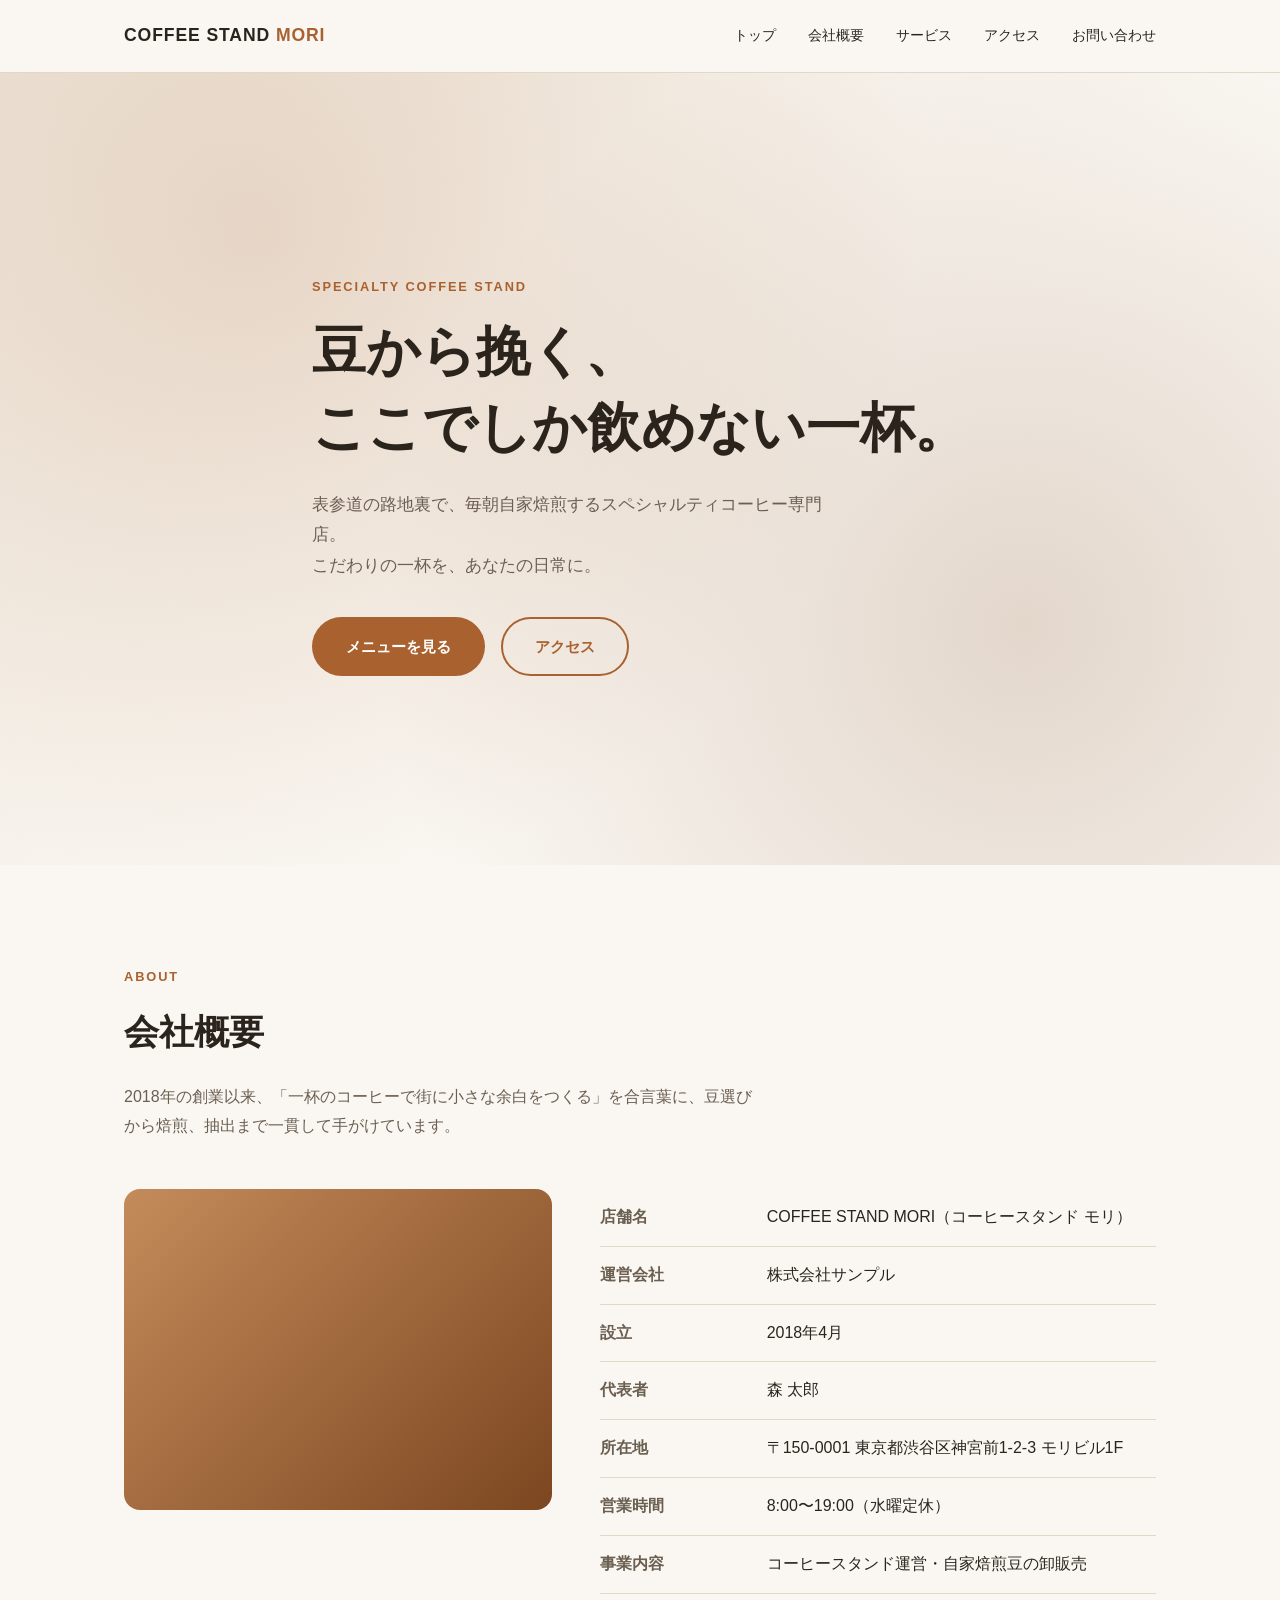
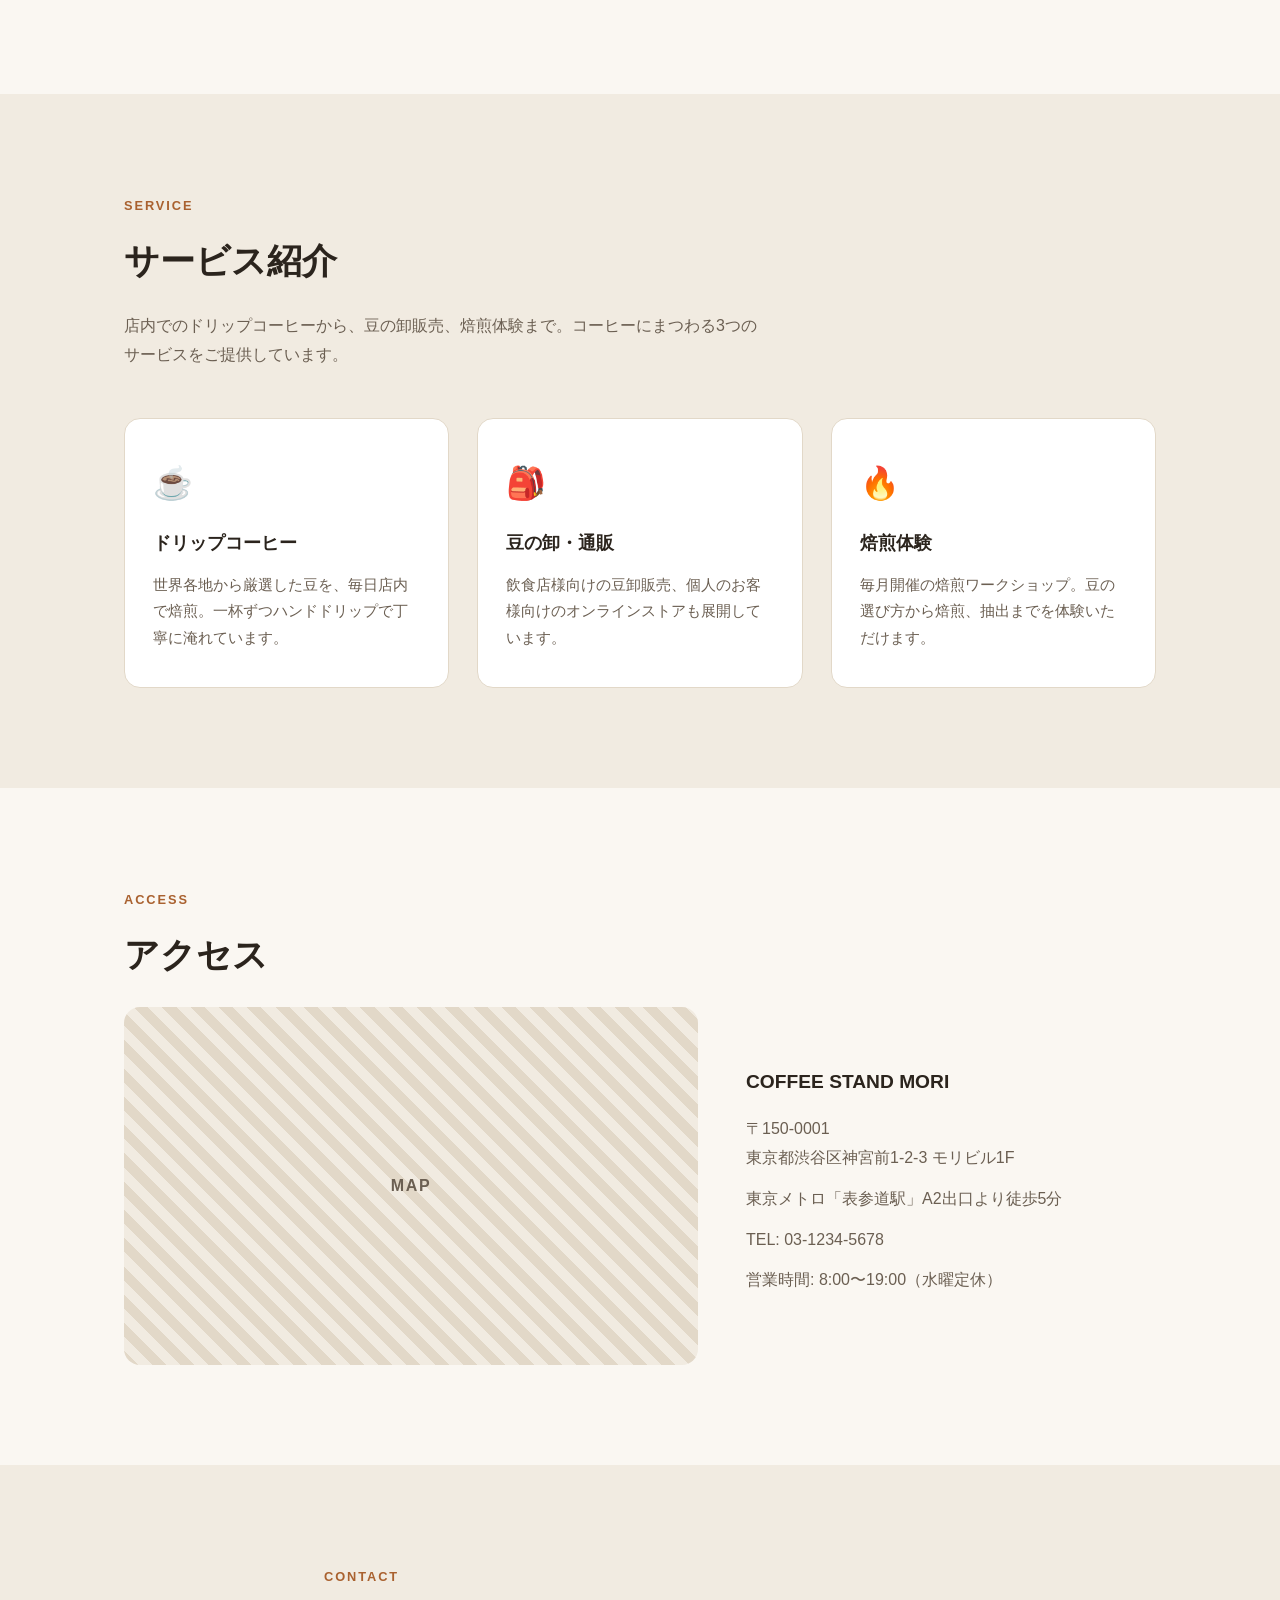
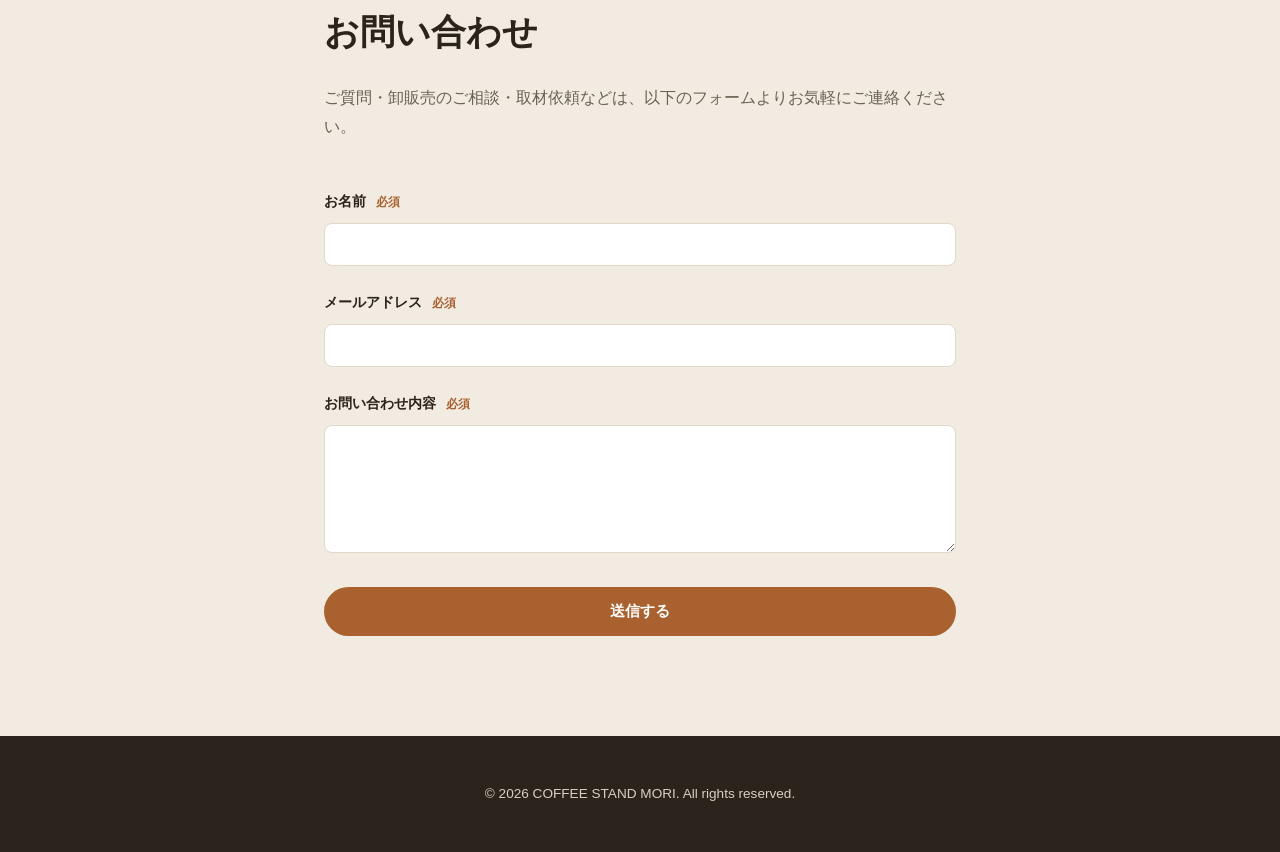
==== index.html @ cb6d95e2 "Add responsive one-page business homepage Static HTML/CSS/JS site with hero, company overview, servi" ====
<!DOCTYPE html>
<html lang="ja">
<head>
<meta charset="UTF-8">
<meta name="viewport" content="width=device-width, initial-scale=1.0">
<title>COFFEE STAND MORI | 表参道の自家焙煎コーヒースタンド</title>
<meta name="description" content="COFFEE STAND MORIは表参道にある自家焙煎コーヒースタンドです。厳選した豆を使った一杯を、店内やテイクアウトでお楽しみいただけます。">
<link rel="preconnect" href="https://fonts.googleapis.com">
<link rel="stylesheet" href="css/style.css">
</head>
<body>

<header class="header" id="header">
  <div class="container header__inner">
    <a href="#top" class="logo">COFFEE STAND <span>MORI</span></a>
    <button class="nav-toggle" id="navToggle" aria-label="メニューを開く" aria-expanded="false">
      <span></span><span></span><span></span>
    </button>
    <nav class="nav" id="nav">
      <a href="#top">トップ</a>
      <a href="#about">会社概要</a>
      <a href="#service">サービス</a>
      <a href="#access">アクセス</a>
      <a href="#contact">お問い合わせ</a>
    </nav>
  </div>
</header>

<main>

  <section id="top" class="hero">
    <div class="hero__bg" aria-hidden="true"></div>
    <div class="container hero__inner">
      <p class="hero__eyebrow">SPECIALTY COFFEE STAND</p>
      <h1 class="hero__title">豆から挽く、<br>ここでしか飲めない一杯。</h1>
      <p class="hero__text">表参道の路地裏で、毎朝自家焙煎するスペシャルティコーヒー専門店。<br>こだわりの一杯を、あなたの日常に。</p>
      <div class="hero__actions">
        <a href="#service" class="btn btn--primary">メニューを見る</a>
        <a href="#access" class="btn btn--outline">アクセス</a>
      </div>
    </div>
  </section>

  <section id="about" class="section">
    <div class="container">
      <p class="section__eyebrow">ABOUT</p>
      <h2 class="section__title">会社概要</h2>
      <p class="section__lead">2018年の創業以来、「一杯のコーヒーで街に小さな余白をつくる」を合言葉に、豆選びから焙煎、抽出まで一貫して手がけています。</p>

      <div class="about__grid">
        <div class="about__image" aria-hidden="true"></div>
        <table class="about__table">
          <tbody>
            <tr><th>店舗名</th><td>COFFEE STAND MORI（コーヒースタンド モリ）</td></tr>
            <tr><th>運営会社</th><td>株式会社サンプル</td></tr>
            <tr><th>設立</th><td>2018年4月</td></tr>
            <tr><th>代表者</th><td>森 太郎</td></tr>
            <tr><th>所在地</th><td>〒150-0001 東京都渋谷区神宮前1-2-3 モリビル1F</td></tr>
            <tr><th>営業時間</th><td>8:00〜19:00（水曜定休）</td></tr>
            <tr><th>事業内容</th><td>コーヒースタンド運営・自家焙煎豆の卸販売</td></tr>
          </tbody>
        </table>
      </div>
    </div>
  </section>

  <section id="service" class="section section--alt">
    <div class="container">
      <p class="section__eyebrow">SERVICE</p>
      <h2 class="section__title">サービス紹介</h2>
      <p class="section__lead">店内でのドリップコーヒーから、豆の卸販売、焙煎体験まで。コーヒーにまつわる3つのサービスをご提供しています。</p>

      <div class="cards">
        <article class="card">
          <div class="card__icon" aria-hidden="true">☕</div>
          <h3 class="card__title">ドリップコーヒー</h3>
          <p class="card__text">世界各地から厳選した豆を、毎日店内で焙煎。一杯ずつハンドドリップで丁寧に淹れています。</p>
        </article>
        <article class="card">
          <div class="card__icon" aria-hidden="true">🎒</div>
          <h3 class="card__title">豆の卸・通販</h3>
          <p class="card__text">飲食店様向けの豆卸販売、個人のお客様向けのオンラインストアも展開しています。</p>
        </article>
        <article class="card">
          <div class="card__icon" aria-hidden="true">🔥</div>
          <h3 class="card__title">焙煎体験</h3>
          <p class="card__text">毎月開催の焙煎ワークショップ。豆の選び方から焙煎、抽出までを体験いただけます。</p>
        </article>
      </div>
    </div>
  </section>

  <section id="access" class="section">
    <div class="container">
      <p class="section__eyebrow">ACCESS</p>
      <h2 class="section__title">アクセス</h2>

      <div class="access__grid">
        <div class="access__map" aria-hidden="true">
          <span>MAP</span>
        </div>
        <div class="access__info">
          <h3>COFFEE STAND MORI</h3>
          <p>〒150-0001<br>東京都渋谷区神宮前1-2-3 モリビル1F</p>
          <p>東京メトロ「表参道駅」A2出口より徒歩5分</p>
          <p>TEL: 03-1234-5678</p>
          <p>営業時間: 8:00〜19:00（水曜定休）</p>
        </div>
      </div>
    </div>
  </section>

  <section id="contact" class="section section--alt">
    <div class="container container--narrow">
      <p class="section__eyebrow">CONTACT</p>
      <h2 class="section__title">お問い合わせ</h2>
      <p class="section__lead">ご質問・卸販売のご相談・取材依頼などは、以下のフォームよりお気軽にご連絡ください。</p>

      <form class="form" action="#" method="post">
        <div class="form__row">
          <label for="name">お名前 <span>必須</span></label>
          <input type="text" id="name" name="name" required>
        </div>
        <div class="form__row">
          <label for="email">メールアドレス <span>必須</span></label>
          <input type="email" id="email" name="email" required>
        </div>
        <div class="form__row">
          <label for="message">お問い合わせ内容 <span>必須</span></label>
          <textarea id="message" name="message" rows="6" required></textarea>
        </div>
        <button type="submit" class="btn btn--primary btn--block">送信する</button>
      </form>
    </div>
  </section>

</main>

<footer class="footer">
  <div class="container footer__inner">
    <p>&copy; 2026 COFFEE STAND MORI. All rights reserved.</p>
  </div>
</footer>

<script src="js/main.js"></script>
</body>
</html>
---- css/style.css ----
:root {
  --color-bg: #faf7f2;
  --color-bg-alt: #f1ebe1;
  --color-text: #2b241d;
  --color-text-light: #6b5f52;
  --color-accent: #a9612f;
  --color-accent-dark: #7c4620;
  --color-border: #e2d8c8;
  --font-base: "Hiragino Kaku Gothic ProN", "Yu Gothic", "Noto Sans JP", sans-serif;
  --max-width: 1080px;
}

* {
  box-sizing: border-box;
}

html {
  scroll-behavior: smooth;
}

body {
  margin: 0;
  font-family: var(--font-base);
  color: var(--color-text);
  background: var(--color-bg);
  line-height: 1.8;
}

img {
  max-width: 100%;
  display: block;
}

a {
  color: inherit;
  text-decoration: none;
}

.container {
  max-width: var(--max-width);
  margin: 0 auto;
  padding: 0 24px;
}

.container--narrow {
  max-width: 680px;
}

/* Header */
.header {
  position: sticky;
  top: 0;
  z-index: 100;
  background: rgba(250, 247, 242, 0.92);
  backdrop-filter: blur(6px);
  border-bottom: 1px solid var(--color-border);
}

.header__inner {
  display: flex;
  align-items: center;
  justify-content: space-between;
  height: 72px;
}

.logo {
  font-size: 1.1rem;
  font-weight: 700;
  letter-spacing: 0.05em;
}

.logo span {
  color: var(--color-accent);
}

.nav {
  display: flex;
  gap: 32px;
}

.nav a {
  font-size: 0.9rem;
  font-weight: 500;
  position: relative;
}

.nav a::after {
  content: "";
  position: absolute;
  left: 0;
  bottom: -6px;
  width: 0;
  height: 2px;
  background: var(--color-accent);
  transition: width 0.25s ease;
}

.nav a:hover::after {
  width: 100%;
}

.nav-toggle {
  display: none;
  flex-direction: column;
  justify-content: center;
  gap: 5px;
  width: 40px;
  height: 40px;
  background: none;
  border: none;
  cursor: pointer;
}

.nav-toggle span {
  display: block;
  width: 100%;
  height: 2px;
  background: var(--color-text);
  transition: transform 0.25s ease, opacity 0.25s ease;
}

/* Hero */
.hero {
  position: relative;
  min-height: 88vh;
  display: flex;
  align-items: center;
  overflow: hidden;
}

.hero__bg {
  position: absolute;
  inset: 0;
  background:
    radial-gradient(circle at 20% 20%, rgba(169, 97, 47, 0.18), transparent 55%),
    radial-gradient(circle at 80% 70%, rgba(124, 70, 32, 0.18), transparent 55%),
    linear-gradient(135deg, #f1ebe1 0%, #faf7f2 60%);
  z-index: -1;
}

.hero__inner {
  padding-top: 40px;
  padding-bottom: 40px;
}

.hero__eyebrow {
  color: var(--color-accent);
  font-weight: 700;
  letter-spacing: 0.15em;
  font-size: 0.8rem;
  margin-bottom: 16px;
}

.hero__title {
  font-size: clamp(2rem, 5vw, 3.4rem);
  line-height: 1.4;
  margin: 0 0 24px;
  font-weight: 800;
}

.hero__text {
  color: var(--color-text-light);
  font-size: 1.05rem;
  max-width: 520px;
  margin-bottom: 36px;
}

.hero__actions {
  display: flex;
  gap: 16px;
  flex-wrap: wrap;
}

/* Buttons */
.btn {
  display: inline-block;
  padding: 14px 32px;
  border-radius: 999px;
  font-weight: 700;
  font-size: 0.95rem;
  border: 2px solid transparent;
  transition: transform 0.2s ease, background 0.2s ease, color 0.2s ease;
}

.btn--primary {
  background: var(--color-accent);
  color: #fff;
}

.btn--primary:hover {
  background: var(--color-accent-dark);
  transform: translateY(-2px);
}

.btn--outline {
  border-color: var(--color-accent);
  color: var(--color-accent);
}

.btn--outline:hover {
  background: var(--color-accent);
  color: #fff;
  transform: translateY(-2px);
}

.btn--block {
  display: block;
  width: 100%;
  text-align: center;
  border: none;
  cursor: pointer;
  font-family: inherit;
}

/* Sections */
.section {
  padding: 100px 0;
}

.section--alt {
  background: var(--color-bg-alt);
}

.section__eyebrow {
  color: var(--color-accent);
  font-weight: 700;
  letter-spacing: 0.15em;
  font-size: 0.8rem;
  margin: 0 0 12px;
}

.section__title {
  font-size: clamp(1.6rem, 3vw, 2.2rem);
  margin: 0 0 20px;
  font-weight: 800;
}

.section__lead {
  color: var(--color-text-light);
  max-width: 640px;
  margin-bottom: 48px;
}

/* About */
.about__grid {
  display: grid;
  grid-template-columns: 1fr 1.3fr;
  gap: 48px;
  align-items: start;
}

.about__image {
  aspect-ratio: 4 / 3;
  border-radius: 16px;
  background: linear-gradient(135deg, #c48b5a, #7c4620);
}

.about__table {
  width: 100%;
  border-collapse: collapse;
}

.about__table th,
.about__table td {
  text-align: left;
  padding: 14px 0;
  border-bottom: 1px solid var(--color-border);
  vertical-align: top;
}

.about__table th {
  width: 30%;
  color: var(--color-text-light);
  font-weight: 600;
  white-space: nowrap;
}

/* Cards */
.cards {
  display: grid;
  grid-template-columns: repeat(3, 1fr);
  gap: 28px;
}

.card {
  background: #fff;
  border: 1px solid var(--color-border);
  border-radius: 16px;
  padding: 36px 28px;
  transition: transform 0.2s ease, box-shadow 0.2s ease;
}

.card:hover {
  transform: translateY(-4px);
  box-shadow: 0 16px 32px rgba(43, 36, 29, 0.08);
}

.card__icon {
  font-size: 2rem;
  margin-bottom: 16px;
}

.card__title {
  font-size: 1.1rem;
  margin: 0 0 12px;
  font-weight: 700;
}

.card__text {
  color: var(--color-text-light);
  font-size: 0.92rem;
  margin: 0;
}

/* Access */
.access__grid {
  display: grid;
  grid-template-columns: 1.4fr 1fr;
  gap: 48px;
  align-items: center;
}

.access__map {
  aspect-ratio: 16 / 10;
  border-radius: 16px;
  background: repeating-linear-gradient(45deg, #e2d8c8, #e2d8c8 10px, #f1ebe1 10px, #f1ebe1 20px);
  display: flex;
  align-items: center;
  justify-content: center;
  color: var(--color-text-light);
  font-weight: 700;
  letter-spacing: 0.1em;
}

.access__info h3 {
  margin: 0 0 16px;
  font-size: 1.2rem;
}

.access__info p {
  margin: 0 0 12px;
  color: var(--color-text-light);
}

/* Form */
.form__row {
  margin-bottom: 24px;
}

.form__row label {
  display: block;
  font-weight: 600;
  margin-bottom: 8px;
  font-size: 0.9rem;
}

.form__row label span {
  color: var(--color-accent);
  font-size: 0.75rem;
  margin-left: 6px;
}

.form__row input,
.form__row textarea {
  width: 100%;
  padding: 12px 16px;
  border: 1px solid var(--color-border);
  border-radius: 8px;
  font-family: inherit;
  font-size: 0.95rem;
  background: #fff;
  resize: vertical;
}

.form__row input:focus,
.form__row textarea:focus {
  outline: 2px solid var(--color-accent);
  outline-offset: 1px;
}

/* Footer */
.footer {
  background: var(--color-text);
  color: #d8cfc2;
  padding: 32px 0;
}

.footer__inner {
  text-align: center;
  font-size: 0.85rem;
}

/* Responsive */
@media (max-width: 860px) {
  .about__grid,
  .access__grid {
    grid-template-columns: 1fr;
  }

  .cards {
    grid-template-columns: 1fr;
  }
}

@media (max-width: 720px) {
  .nav-toggle {
    display: flex;
  }

  .nav {
    position: fixed;
    top: 72px;
    left: 0;
    right: 0;
    flex-direction: column;
    background: var(--color-bg);
    padding: 24px;
    gap: 20px;
    border-bottom: 1px solid var(--color-border);
    transform: translateY(-150%);
    opacity: 0;
    transition: transform 0.25s ease, opacity 0.25s ease;
  }

  .nav.is-open {
    transform: translateY(0);
    opacity: 1;
  }

  .nav-toggle.is-active span:nth-child(1) {
    transform: translateY(7px) rotate(45deg);
  }

  .nav-toggle.is-active span:nth-child(2) {
    opacity: 0;
  }

  .nav-toggle.is-active span:nth-child(3) {
    transform: translateY(-7px) rotate(-45deg);
  }

  .section {
    padding: 72px 0;
  }
}
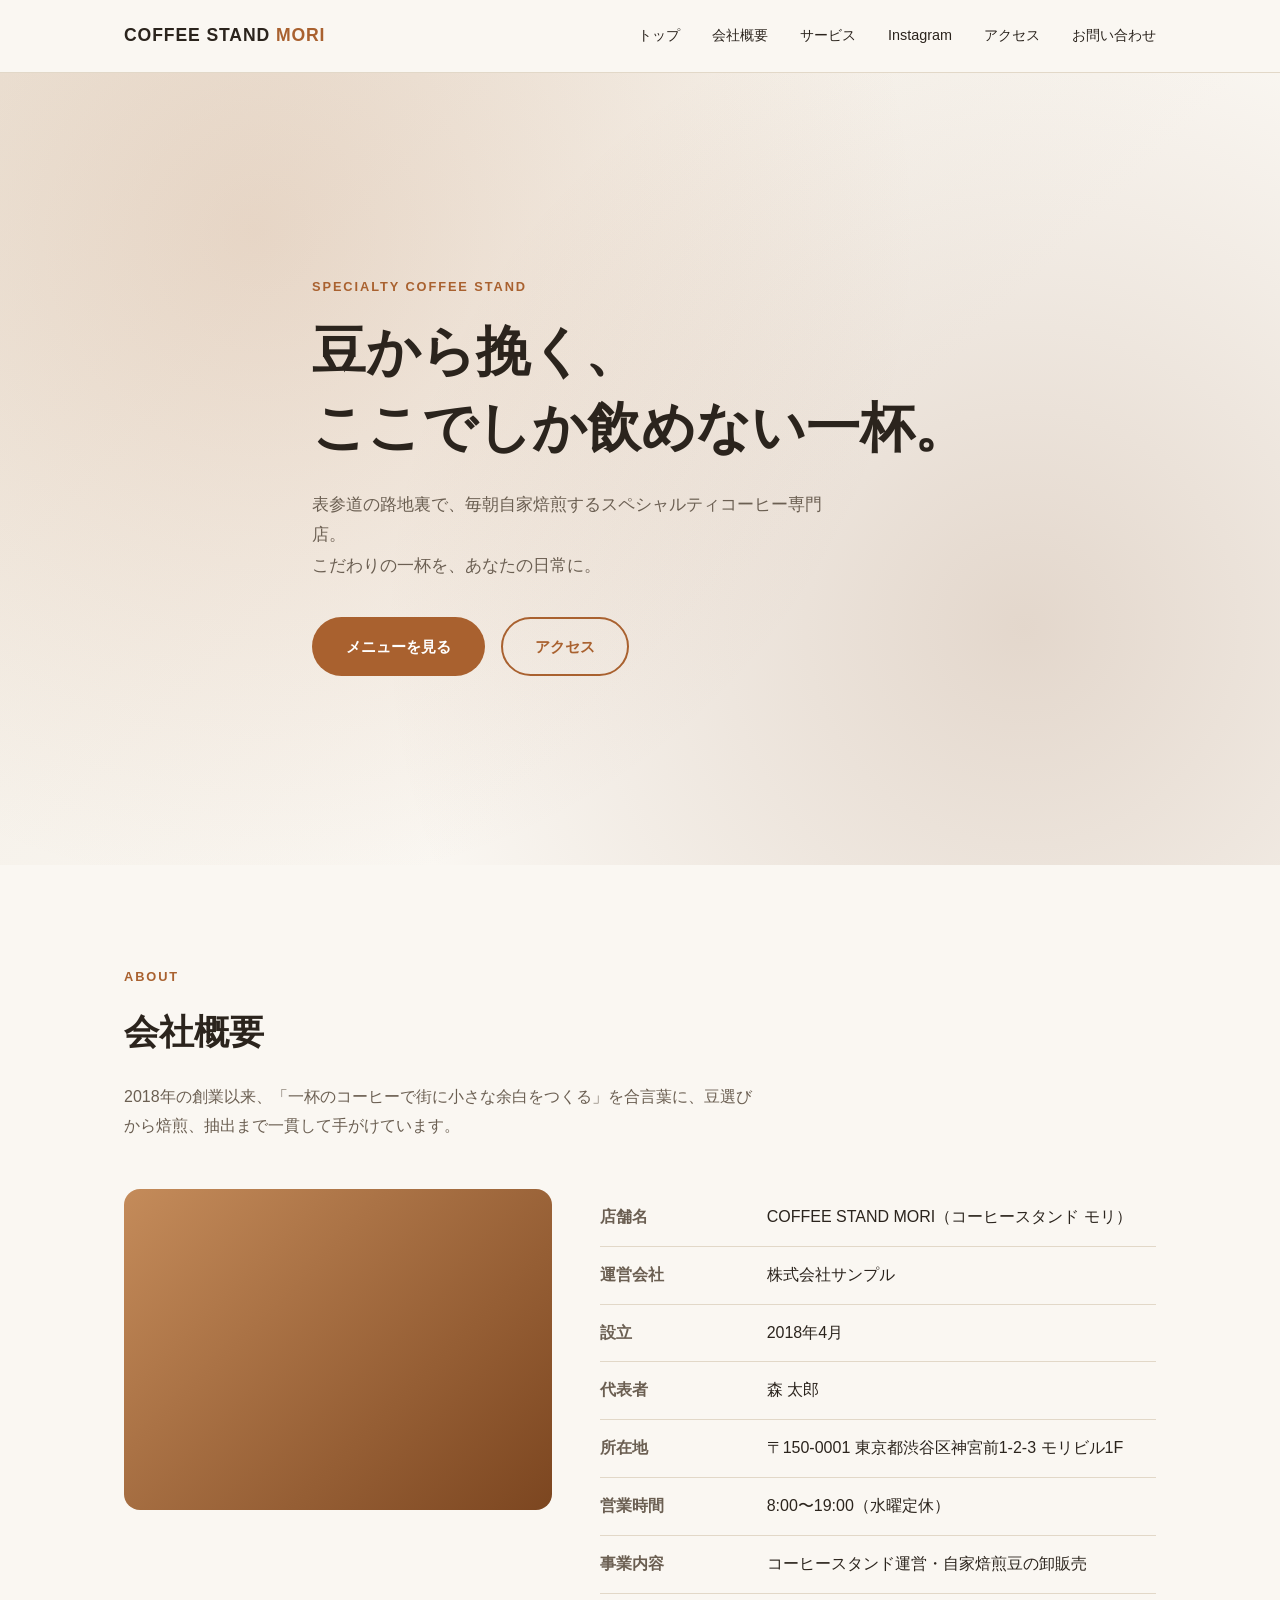
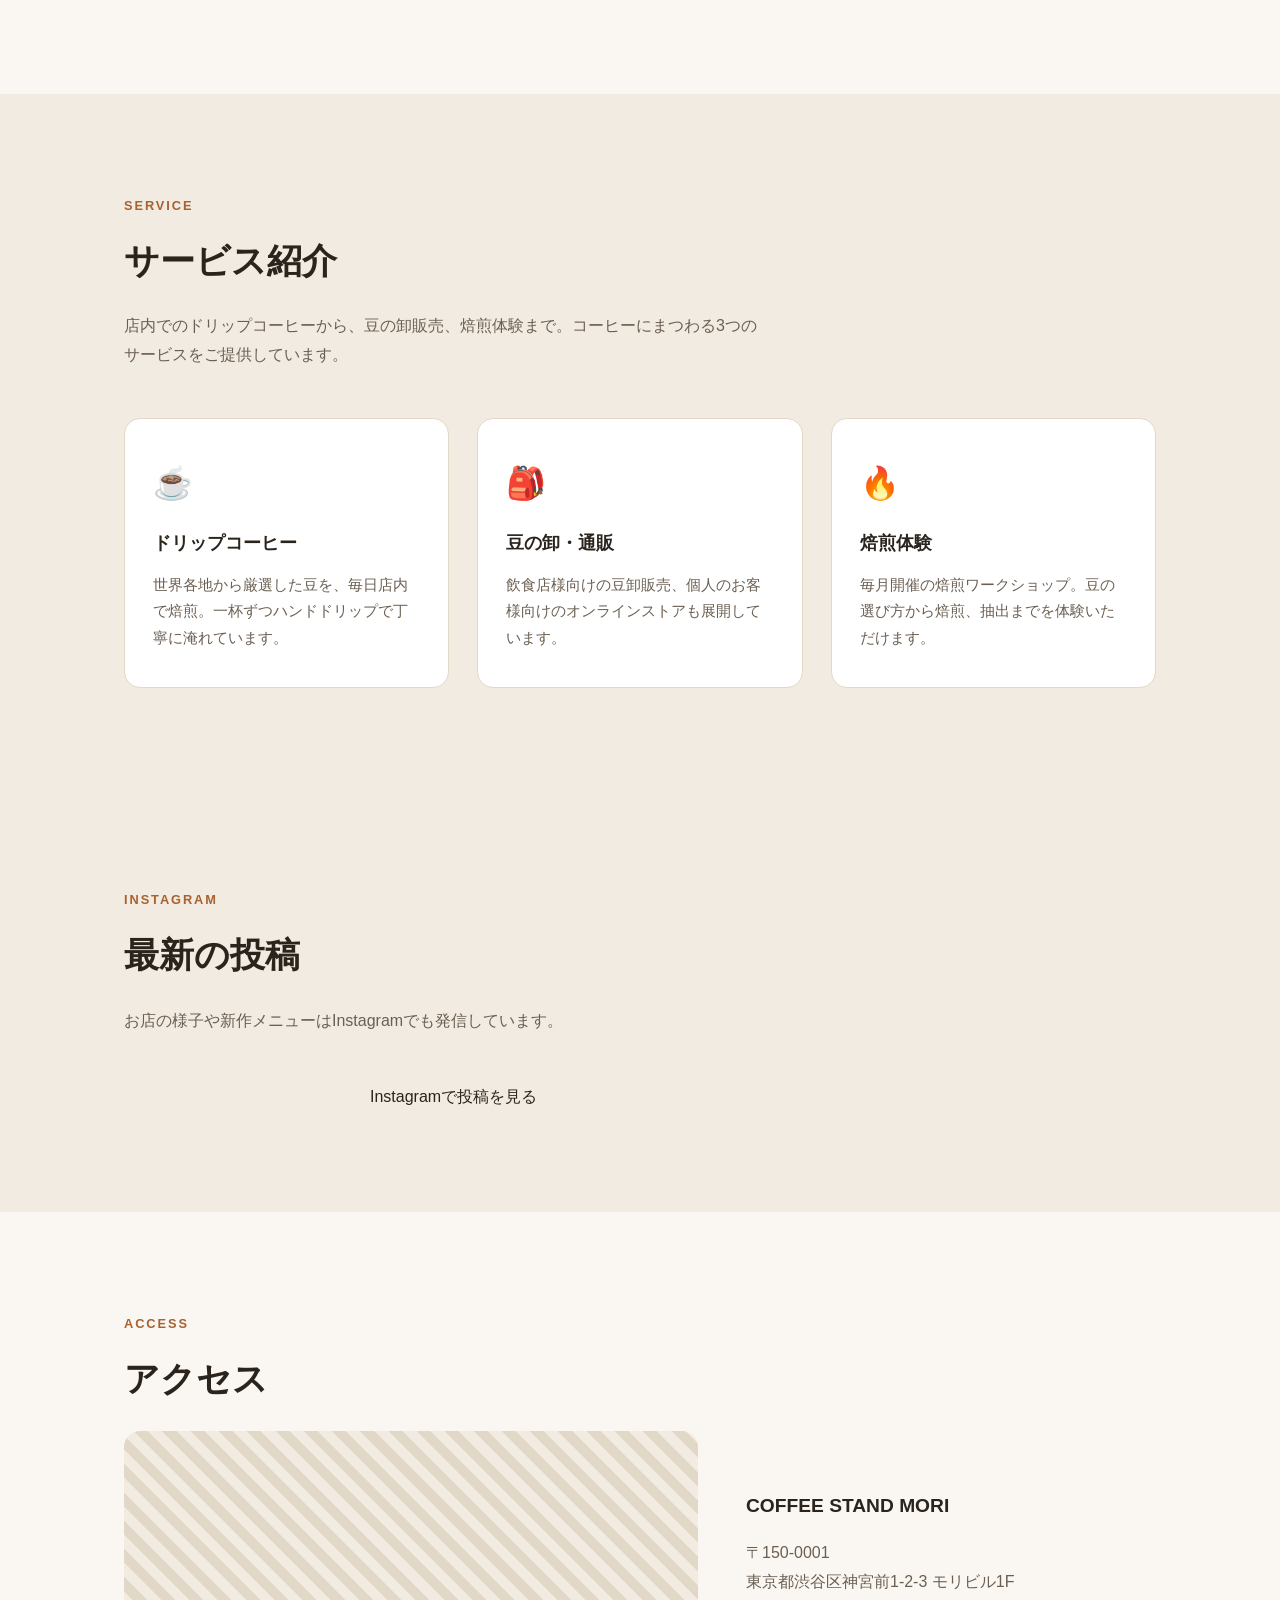
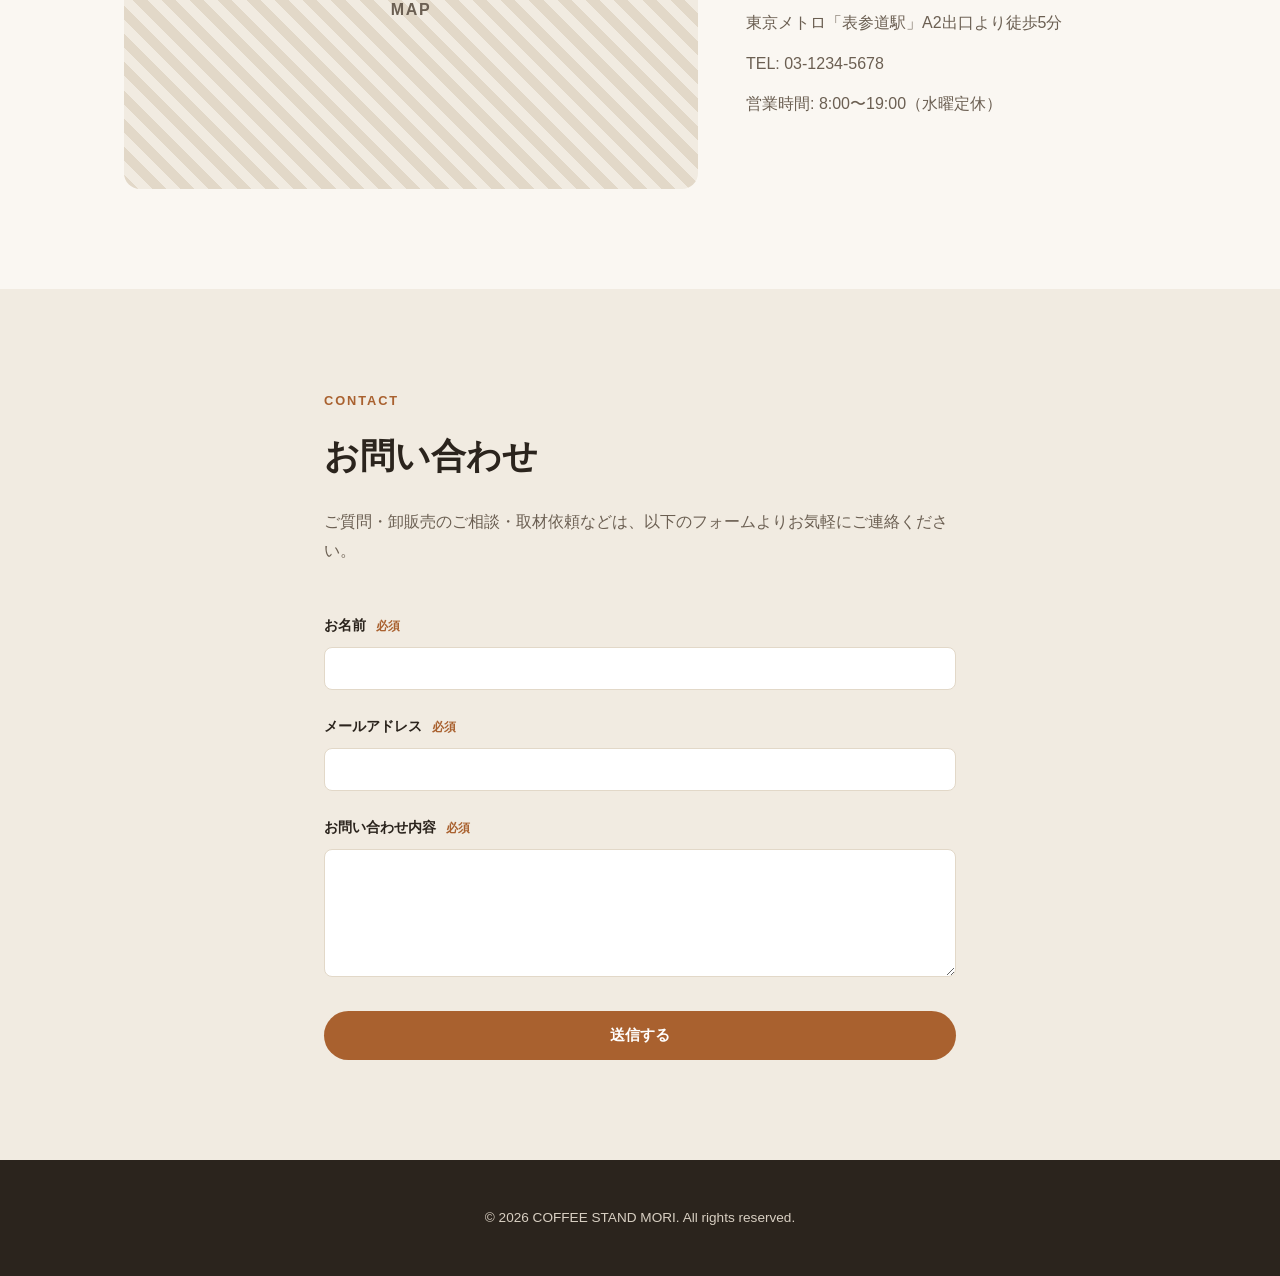
==== commit f62bea56: "Add Instagram post embed section" ====
--- a/index.html
+++ b/index.html
@@ -20,6 +20,7 @@
       <a href="#top">トップ</a>
       <a href="#about">会社概要</a>
       <a href="#service">サービス</a>
+      <a href="#instagram">Instagram</a>
       <a href="#access">アクセス</a>
       <a href="#contact">お問い合わせ</a>
     </nav>
@@ -90,6 +91,31 @@
     </div>
   </section>
 
+  <section id="instagram" class="section section--alt">
+    <div class="container">
+      <p class="section__eyebrow">INSTAGRAM</p>
+      <h2 class="section__title">最新の投稿</h2>
+      <p class="section__lead">お店の様子や新作メニューはInstagramでも発信しています。</p>
+
+      <div class="instagram__embed">
+        <!--
+          差し替え方法:
+          1. 埋め込みたいInstagramの投稿を開く
+          2. 投稿右上の「・・・」→「埋め込み」をクリックしてコードをコピー
+          3. 下のblockquoteタグをコピーしたコードで置き換える
+        -->
+        <blockquote
+          class="instagram-media"
+          data-instgrm-permalink="https://www.instagram.com/p/xxxxxxxxxxx/"
+          data-instgrm-version="14"
+          style="margin: 0 auto; max-width: 540px; width: 100%;"
+        >
+          <a href="https://www.instagram.com/p/xxxxxxxxxxx/" target="_blank" rel="noopener noreferrer">Instagramで投稿を見る</a>
+        </blockquote>
+      </div>
+    </div>
+  </section>
+
   <section id="access" class="section">
     <div class="container">
       <p class="section__eyebrow">ACCESS</p>
@@ -143,5 +169,6 @@
 </footer>
 
 <script src="js/main.js"></script>
+<script async src="https://www.instagram.com/embed.js"></script>
 </body>
 </html>
--- a/css/style.css
+++ b/css/style.css
@@ -310,6 +310,12 @@
   color: var(--color-text-light);
   font-size: 0.92rem;
   margin: 0;
+}
+
+/* Instagram */
+.instagram__embed {
+  display: flex;
+  justify-content: center;
 }
 
 /* Access */
